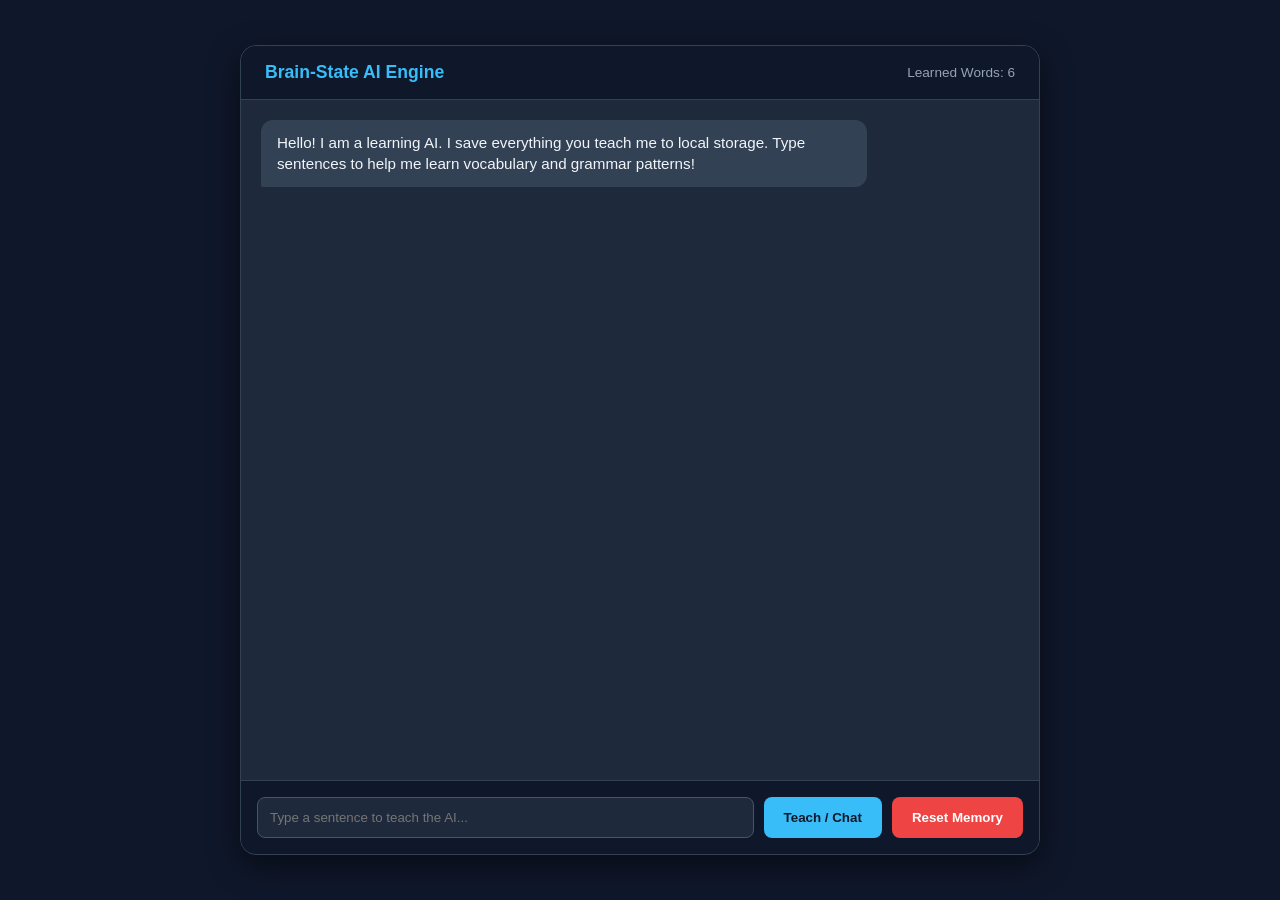
==== Liemeta.html @ 8ad18b06 "Add files via upload" ====
<!DOCTYPE html>
<html lang="en">
<head>
  <meta charset="UTF-8">
  <meta name="viewport" content="width=device-width, initial-scale=1.0">
  <title>Self-Learning AI Agent</title>
  <style>
    * { box-sizing: border-box; margin: 0; padding: 0; }
    body {
      font-family: 'Segoe UI', Tahoma, Geneva, Verdana, sans-serif;
      background-color: #0f172a;
      color: #f8fafc;
      display: flex;
      justify-content: center;
      align-items: center;
      min-height: 100vh;
      padding: 20px;
    }

    .container {
      width: 100%;
      max-width: 800px;
      height: 90vh;
      background: #1e293b;
      border-radius: 16px;
      border: 1px solid #334155;
      display: flex;
      flex-direction: column;
      overflow: hidden;
      box-shadow: 0 10px 30px rgba(0, 0, 0, 0.5);
    }

    .header {
      padding: 16px 24px;
      background: #0f172a;
      border-bottom: 1px solid #334155;
      display: flex;
      justify-content: space-between;
      align-items: center;
    }

    .header h2 { font-size: 1.1rem; color: #38bdf8; }
    .memory-stats { font-size: 0.85rem; color: #94a3b8; }

    .chat-box {
      flex: 1;
      padding: 20px;
      overflow-y: auto;
      display: flex;
      flex-direction: column;
      gap: 12px;
    }

    .msg {
      max-width: 80%;
      padding: 12px 16px;
      border-radius: 12px;
      font-size: 0.95rem;
      line-height: 1.4;
    }

    .user-msg {
      align-self: flex-end;
      background: #2563eb;
      color: #ffffff;
      border-bottom-right-radius: 2px;
    }

    .ai-msg {
      align-self: flex-start;
      background: #334155;
      color: #f1f5f9;
      border-bottom-left-radius: 2px;
    }

    .controls {
      padding: 16px;
      background: #0f172a;
      border-top: 1px solid #334155;
      display: flex;
      gap: 10px;
    }

    input[type="text"] {
      flex: 1;
      padding: 12px;
      background: #1e293b;
      border: 1px solid #475569;
      border-radius: 8px;
      color: #fff;
      outline: none;
    }

    input[type="text"]:focus { border-color: #38bdf8; }

    button {
      padding: 12px 20px;
      border: none;
      border-radius: 8px;
      font-weight: 600;
      cursor: pointer;
      transition: background 0.2s;
    }

    .btn-send { background: #38bdf8; color: #0f172a; }
    .btn-send:hover { background: #7dd3fc; }
    .btn-reset { background: #ef4444; color: #fff; }
    .btn-reset:hover { background: #f87171; }
  </style>
</head>
<body>

  <div class="container">
    <div class="header">
      <h2>Brain-State AI Engine</h2>
      <div class="memory-stats" id="stats">Learned Words: 0</div>
    </div>

    <div class="chat-box" id="chat-box">
      <div class="msg ai-msg">
        Hello! I am a learning AI. I save everything you teach me to local storage. Type sentences to help me learn vocabulary and grammar patterns!
      </div>
    </div>

    <div class="controls">
      <input type="text" id="user-input" placeholder="Type a sentence to teach the AI..." onkeydown="if(event.key==='Enter') handleSend()">
      <button class="btn-send" onclick="handleSend()">Teach / Chat</button>
      <button class="btn-reset" onclick="clearMemory()">Reset Memory</button>
    </div>
  </div>

  <script>
    // --- MEMORY ENGINE (Markov Chain Network) ---
    class MemoryAI {
      constructor() {
        this.brain = this.loadMemory();
      }

      // Load brain state from LocalStorage
      loadMemory() {
        const saved = localStorage.getItem('ai_brain_memory');
        if (saved) {
          return JSON.parse(saved);
        }
        // Default seed data
        return {
          "__START__": ["hello", "welcome"],
          "hello": ["world", "friend"],
          "welcome": ["to", "my"],
          "to": ["the", "learning"],
          "learning": ["system"],
          "system": ["__END__"]
        };
      }

      // Save brain state to LocalStorage
      saveMemory() {
        localStorage.setItem('ai_brain_memory', JSON.stringify(this.brain));
        updateStats();
      }

      // Learn new sentence structure
      learn(text) {
        const words = text.toLowerCase().replace(/[^\w\s]/g, '').split(/\s+/).filter(w => w.length > 0);
        if (words.length === 0) return;

        // Connect START marker to first word
        this.addAssociation("__START__", words[0]);

        // Connect consecutive word pairs
        for (let i = 0; i < words.length - 1; i++) {
          this.addAssociation(words[i], words[i + 1]);
        }

        // Connect last word to END marker
        this.addAssociation(words[words.length - 1], "__END__");

        this.saveMemory();
      }

      addAssociation(word1, word2) {
        if (!this.brain[word1]) {
          this.brain[word1] = [];
        }
        this.brain[word1].push(word2);
      }

      // Generate a response based on learned word connections
      respond(promptText) {
        // Learn from user input first
        this.learn(promptText);

        const inputWords = promptText.toLowerCase().replace(/[^\w\s]/g, '').split(/\s+/);
        
        // Find a starting word that matches user input, or fallback to __START__
        let currentWord = inputWords.find(w => this.brain[w]) || "__START__";
        let response = [];

        if (currentWord !== "__START__") {
          response.push(currentWord);
        }

        // Walk through the learned network (max 20 words per response)
        for (let i = 0; i < 20; i++) {
          const nextOptions = this.brain[currentWord];
          if (!nextOptions || nextOptions.length === 0) break;

          // Select a random associated next word
          const nextWord = nextOptions[Math.floor(Math.random() * nextOptions.length)];
          
          if (nextWord === "__END__") break;
          
          response.push(nextWord);
          currentWord = nextWord;
        }

        return response.length > 0 ? response.join(' ') + '.' : "I learned that!";
      }

      // Reset local memory
      reset() {
        localStorage.removeItem('ai_brain_memory');
        this.brain = this.loadMemory();
        updateStats();
      }
    }

    // --- UI CONTROLLER ---
    const ai = new MemoryAI();

    function updateStats() {
      const totalWords = Object.keys(ai.brain).length;
      document.getElementById('stats').textContent = `Learned Words: ${totalWords}`;
    }

    function handleSend() {
      const input = document.getElementById('user-input');
      const text = input.value.trim();
      if (!text) return;

      appendMsg(text, 'user-msg');
      input.value = '';

      setTimeout(() => {
        const reply = ai.respond(text);
        appendMsg(reply, 'ai-msg');
      }, 300);
    }

    function appendMsg(text, className) {
      const chatBox = document.getElementById('chat-box');
      const div = document.createElement('div');
      div.className = `msg ${className}`;
      div.textContent = text;
      chatBox.appendChild(div);
      chatBox.scrollTop = chatBox.scrollHeight;
    }

    function clearMemory() {
      if (confirm("Are you sure you want to erase the AI's learned memory?")) {
        ai.reset();
        appendMsg("[System]: Memory erased. Starting clean.", 'ai-msg');
      }
    }

    // Initialize display count
    updateStats();
  </script>
</body>
</html>
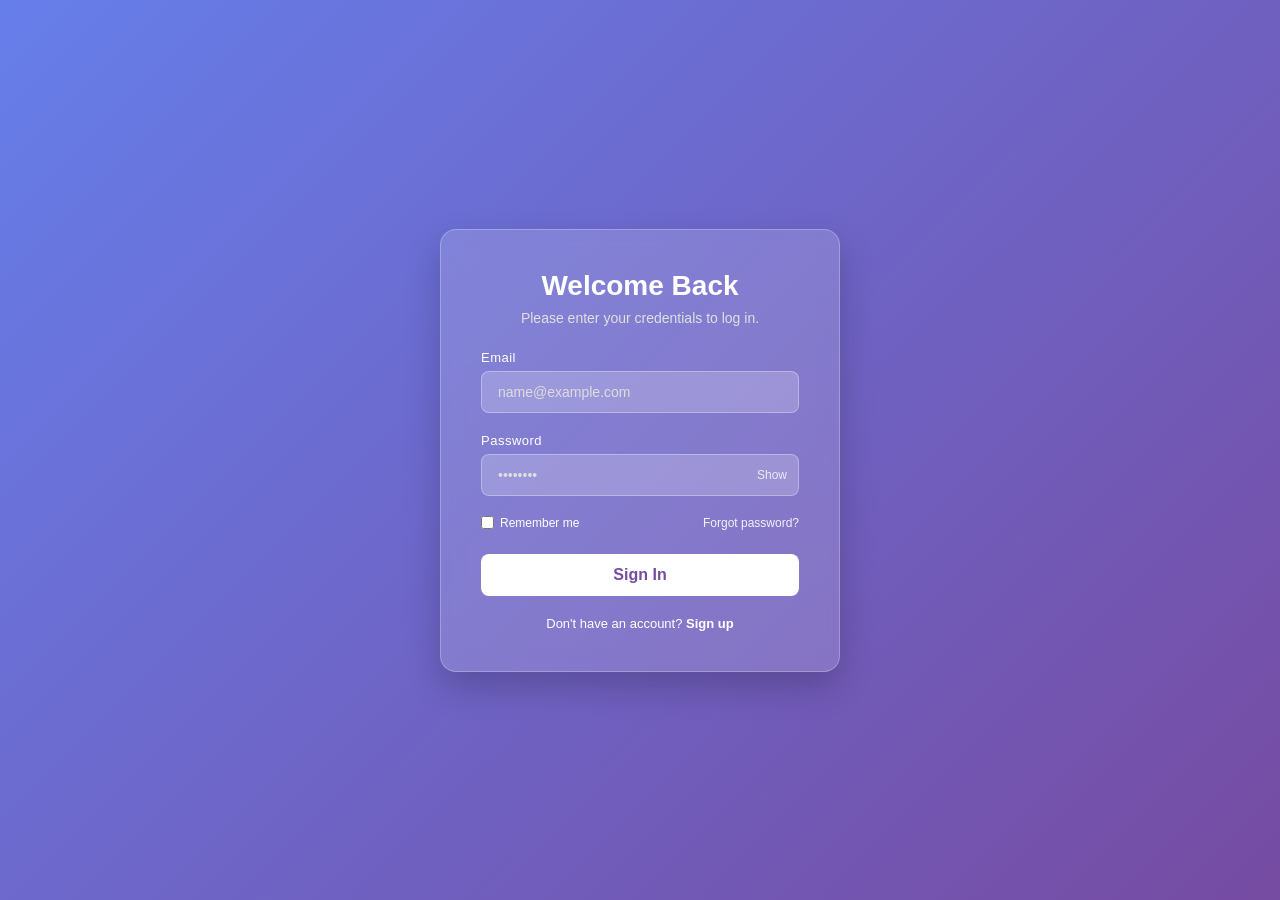
==== commit 7b10b5b9: "Add files via upload" ====
--- a/Liemeta.html
+++ b/Liemeta.html
@@ -1,270 +1,243 @@
 <!DOCTYPE html>
 <html lang="en">
 <head>
-  <meta charset="UTF-8">
-  <meta name="viewport" content="width=device-width, initial-scale=1.0">
-  <title>Self-Learning AI Agent</title>
-  <style>
-    * { box-sizing: border-box; margin: 0; padding: 0; }
-    body {
-      font-family: 'Segoe UI', Tahoma, Geneva, Verdana, sans-serif;
-      background-color: #0f172a;
-      color: #f8fafc;
-      display: flex;
-      justify-content: center;
-      align-items: center;
-      min-height: 100vh;
-      padding: 20px;
-    }
-
-    .container {
-      width: 100%;
-      max-width: 800px;
-      height: 90vh;
-      background: #1e293b;
-      border-radius: 16px;
-      border: 1px solid #334155;
-      display: flex;
-      flex-direction: column;
-      overflow: hidden;
-      box-shadow: 0 10px 30px rgba(0, 0, 0, 0.5);
-    }
-
-    .header {
-      padding: 16px 24px;
-      background: #0f172a;
-      border-bottom: 1px solid #334155;
-      display: flex;
-      justify-content: space-between;
-      align-items: center;
-    }
-
-    .header h2 { font-size: 1.1rem; color: #38bdf8; }
-    .memory-stats { font-size: 0.85rem; color: #94a3b8; }
-
-    .chat-box {
-      flex: 1;
-      padding: 20px;
-      overflow-y: auto;
-      display: flex;
-      flex-direction: column;
-      gap: 12px;
-    }
-
-    .msg {
-      max-width: 80%;
-      padding: 12px 16px;
-      border-radius: 12px;
-      font-size: 0.95rem;
-      line-height: 1.4;
-    }
-
-    .user-msg {
-      align-self: flex-end;
-      background: #2563eb;
-      color: #ffffff;
-      border-bottom-right-radius: 2px;
-    }
-
-    .ai-msg {
-      align-self: flex-start;
-      background: #334155;
-      color: #f1f5f9;
-      border-bottom-left-radius: 2px;
-    }
-
-    .controls {
-      padding: 16px;
-      background: #0f172a;
-      border-top: 1px solid #334155;
-      display: flex;
-      gap: 10px;
-    }
-
-    input[type="text"] {
-      flex: 1;
-      padding: 12px;
-      background: #1e293b;
-      border: 1px solid #475569;
-      border-radius: 8px;
-      color: #fff;
-      outline: none;
-    }
-
-    input[type="text"]:focus { border-color: #38bdf8; }
-
-    button {
-      padding: 12px 20px;
-      border: none;
-      border-radius: 8px;
-      font-weight: 600;
-      cursor: pointer;
-      transition: background 0.2s;
-    }
-
-    .btn-send { background: #38bdf8; color: #0f172a; }
-    .btn-send:hover { background: #7dd3fc; }
-    .btn-reset { background: #ef4444; color: #fff; }
-    .btn-reset:hover { background: #f87171; }
-  </style>
+    <meta charset="UTF-8">
+    <meta name="viewport" content="width=device-width, initial-scale=1.0">
+    <title>Modern Login Page</title>
+    <style>
+        * {
+            margin: 0;
+            padding: 0;
+            box-sizing: border-box;
+            font-family: 'Segoe UI', Tahoma, Geneva, Verdana, sans-serif;
+        }
+
+        body {
+            display: flex;
+            justify-content: center;
+            align-items: center;
+            min-height: 100vh;
+            background: linear-gradient(135deg, #667eea 0%, #764ba2 100%);
+        }
+
+        .login-card {
+            background: rgba(255, 255, 255, 0.15);
+            backdrop-filter: blur(10px);
+            border-radius: 16px;
+            padding: 40px;
+            width: 100%;
+            max-width: 400px;
+            box-shadow: 0 15px 35px rgba(0, 0, 0, 0.2);
+            border: 1px solid rgba(255, 255, 255, 0.25);
+            color: #ffffff;
+        }
+
+        .login-card h2 {
+            font-size: 28px;
+            margin-bottom: 8px;
+            text-align: center;
+        }
+
+        .login-card p {
+            font-size: 14px;
+            color: #e0e0e0;
+            text-align: center;
+            margin-bottom: 24px;
+        }
+
+        .input-group {
+            margin-bottom: 20px;
+            position: relative;
+        }
+
+        .input-group label {
+            display: block;
+            font-size: 13px;
+            margin-bottom: 6px;
+            letter-spacing: 0.5px;
+        }
+
+        .input-wrapper {
+            position: relative;
+        }
+
+        .input-group input {
+            width: 100%;
+            padding: 12px 16px;
+            border-radius: 8px;
+            border: 1px solid rgba(255, 255, 255, 0.3);
+            background: rgba(255, 255, 255, 0.2);
+            color: #fff;
+            font-size: 14px;
+            outline: none;
+            transition: all 0.3s ease;
+        }
+
+        .input-group input::placeholder {
+            color: #ddd;
+        }
+
+        .input-group input:focus {
+            background: rgba(255, 255, 255, 0.3);
+            border-color: #ffffff;
+            box-shadow: 0 0 8px rgba(255, 255, 255, 0.4);
+        }
+
+        .toggle-password {
+            position: absolute;
+            right: 12px;
+            top: 50%;
+            transform: translateY(-50%);
+            cursor: pointer;
+            font-size: 12px;
+            user-select: none;
+            opacity: 0.8;
+        }
+
+        .toggle-password:hover {
+            opacity: 1;
+        }
+
+        .actions {
+            display: flex;
+            justify-content: space-between;
+            align-items: center;
+            font-size: 12px;
+            margin-bottom: 24px;
+        }
+
+        .remember-me {
+            display: flex;
+            align-items: center;
+            gap: 6px;
+            cursor: pointer;
+        }
+
+        .forgot-link {
+            color: #fff;
+            text-decoration: none;
+            opacity: 0.9;
+        }
+
+        .forgot-link:hover {
+            text-decoration: underline;
+        }
+
+        .btn-submit {
+            width: 100%;
+            padding: 12px;
+            border: none;
+            border-radius: 8px;
+            background: #ffffff;
+            color: #764ba2;
+            font-size: 16px;
+            font-weight: 600;
+            cursor: pointer;
+            transition: transform 0.2s ease, background 0.3s ease;
+        }
+
+        .btn-submit:hover {
+            background: #f0f0f0;
+            transform: translateY(-2px);
+        }
+
+        .btn-submit:active {
+            transform: translateY(0);
+        }
+
+        .footer-text {
+            text-align: center;
+            margin-top: 20px;
+            font-size: 13px;
+        }
+
+        .footer-text a {
+            color: #fff;
+            font-weight: 600;
+            text-decoration: none;
+        }
+
+        .footer-text a:hover {
+            text-decoration: underline;
+        }
+
+        .message {
+            margin-top: 15px;
+            font-size: 13px;
+            text-align: center;
+            display: none;
+        }
+    </style>
 </head>
 <body>
 
-  <div class="container">
-    <div class="header">
-      <h2>Brain-State AI Engine</h2>
-      <div class="memory-stats" id="stats">Learned Words: 0</div>
+    <div class="login-card">
+        <h2>Welcome Back</h2>
+        <p>Please enter your credentials to log in.</p>
+
+        <form  action="index.html">
+            <div class="input-group">
+                <label for="email">Email</label>
+                <input type="email" id="email" placeholder="name@example.com" required>
+            </div>
+
+            <div class="input-group">
+                <label for="password">Password</label>
+                <div class="input-wrapper">
+                    <input type="password" id="password" placeholder="••••••••" required>
+                    <span class="toggle-password" id="togglePassword">Show</span>
+                </div>
+            </div>
+
+            <div class="actions">
+                <label class="remember-me">
+                    <input type="checkbox" id="remember">
+                    Remember me
+                </label>
+                <a href="#" class="forgot-link">Forgot password?</a>
+            </div>
+
+            <button type="submit" class="btn-submit">Sign In</button>
+            <div id="statusMessage" class="message"></div>
+        </form>
+
+        <div class="footer-text">
+            Don't have an account? <a href="#">Sign up</a>
+        </div>
     </div>
 
-    <div class="chat-box" id="chat-box">
-      <div class="msg ai-msg">
-        Hello! I am a learning AI. I save everything you teach me to local storage. Type sentences to help me learn vocabulary and grammar patterns!
-      </div>
-    </div>
-
-    <div class="controls">
-      <input type="text" id="user-input" placeholder="Type a sentence to teach the AI..." onkeydown="if(event.key==='Enter') handleSend()">
-      <button class="btn-send" onclick="handleSend()">Teach / Chat</button>
-      <button class="btn-reset" onclick="clearMemory()">Reset Memory</button>
-    </div>
-  </div>
-
-  <script>
-    // --- MEMORY ENGINE (Markov Chain Network) ---
-    class MemoryAI {
-      constructor() {
-        this.brain = this.loadMemory();
-      }
-
-      // Load brain state from LocalStorage
-      loadMemory() {
-        const saved = localStorage.getItem('ai_brain_memory');
-        if (saved) {
-          return JSON.parse(saved);
-        }
-        // Default seed data
-        return {
-          "__START__": ["hello", "welcome"],
-          "hello": ["world", "friend"],
-          "welcome": ["to", "my"],
-          "to": ["the", "learning"],
-          "learning": ["system"],
-          "system": ["__END__"]
-        };
-      }
-
-      // Save brain state to LocalStorage
-      saveMemory() {
-        localStorage.setItem('ai_brain_memory', JSON.stringify(this.brain));
-        updateStats();
-      }
-
-      // Learn new sentence structure
-      learn(text) {
-        const words = text.toLowerCase().replace(/[^\w\s]/g, '').split(/\s+/).filter(w => w.length > 0);
-        if (words.length === 0) return;
-
-        // Connect START marker to first word
-        this.addAssociation("__START__", words[0]);
-
-        // Connect consecutive word pairs
-        for (let i = 0; i < words.length - 1; i++) {
-          this.addAssociation(words[i], words[i + 1]);
-        }
-
-        // Connect last word to END marker
-        this.addAssociation(words[words.length - 1], "__END__");
-
-        this.saveMemory();
-      }
-
-      addAssociation(word1, word2) {
-        if (!this.brain[word1]) {
-          this.brain[word1] = [];
-        }
-        this.brain[word1].push(word2);
-      }
-
-      // Generate a response based on learned word connections
-      respond(promptText) {
-        // Learn from user input first
-        this.learn(promptText);
-
-        const inputWords = promptText.toLowerCase().replace(/[^\w\s]/g, '').split(/\s+/);
-        
-        // Find a starting word that matches user input, or fallback to __START__
-        let currentWord = inputWords.find(w => this.brain[w]) || "__START__";
-        let response = [];
-
-        if (currentWord !== "__START__") {
-          response.push(currentWord);
-        }
-
-        // Walk through the learned network (max 20 words per response)
-        for (let i = 0; i < 20; i++) {
-          const nextOptions = this.brain[currentWord];
-          if (!nextOptions || nextOptions.length === 0) break;
-
-          // Select a random associated next word
-          const nextWord = nextOptions[Math.floor(Math.random() * nextOptions.length)];
-          
-          if (nextWord === "__END__") break;
-          
-          response.push(nextWord);
-          currentWord = nextWord;
-        }
-
-        return response.length > 0 ? response.join(' ') + '.' : "I learned that!";
-      }
-
-      // Reset local memory
-      reset() {
-        localStorage.removeItem('ai_brain_memory');
-        this.brain = this.loadMemory();
-        updateStats();
-      }
-    }
-
-    // --- UI CONTROLLER ---
-    const ai = new MemoryAI();
-
-    function updateStats() {
-      const totalWords = Object.keys(ai.brain).length;
-      document.getElementById('stats').textContent = `Learned Words: ${totalWords}`;
-    }
-
-    function handleSend() {
-      const input = document.getElementById('user-input');
-      const text = input.value.trim();
-      if (!text) return;
-
-      appendMsg(text, 'user-msg');
-      input.value = '';
-
-      setTimeout(() => {
-        const reply = ai.respond(text);
-        appendMsg(reply, 'ai-msg');
-      }, 300);
-    }
-
-    function appendMsg(text, className) {
-      const chatBox = document.getElementById('chat-box');
-      const div = document.createElement('div');
-      div.className = `msg ${className}`;
-      div.textContent = text;
-      chatBox.appendChild(div);
-      chatBox.scrollTop = chatBox.scrollHeight;
-    }
-
-    function clearMemory() {
-      if (confirm("Are you sure you want to erase the AI's learned memory?")) {
-        ai.reset();
-        appendMsg("[System]: Memory erased. Starting clean.", 'ai-msg');
-      }
-    }
-
-    // Initialize display count
-    updateStats();
-  </script>
+    <script>
+        const passwordInput = document.getElementById('password');
+        const togglePassword = document.getElementById('togglePassword');
+        const loginForm = document.getElementById('loginForm');
+        const statusMessage = document.getElementById('statusMessage');
+
+        // Toggle password visibility
+        togglePassword.addEventListener('click', () => {
+            const isPassword = passwordInput.type === 'password';
+            passwordInput.type = isPassword ? 'text' : 'password';
+            togglePassword.textContent = isPassword ? 'Hide' : 'Show';
+        });
+
+        // Form submission handler
+        loginForm.addEventListener('submit', (e) => {
+            e.preventDefault();
+            
+            const email = document.getElementById('email').value;
+            const password = passwordInput.value;
+
+            // Simple demonstration validation
+            if (email && password) {
+                statusMessage.style.color = '#7dffb3';
+                statusMessage.textContent = 'Logging in successfully...';
+                statusMessage.style.display = 'block';
+
+                // Simulate authentication delay
+                setTimeout(() => {
+                    alert('Login process triggered for: ' + email);
+                }, 800);
+            }
+        });
+    </script>
 </body>
 </html>
